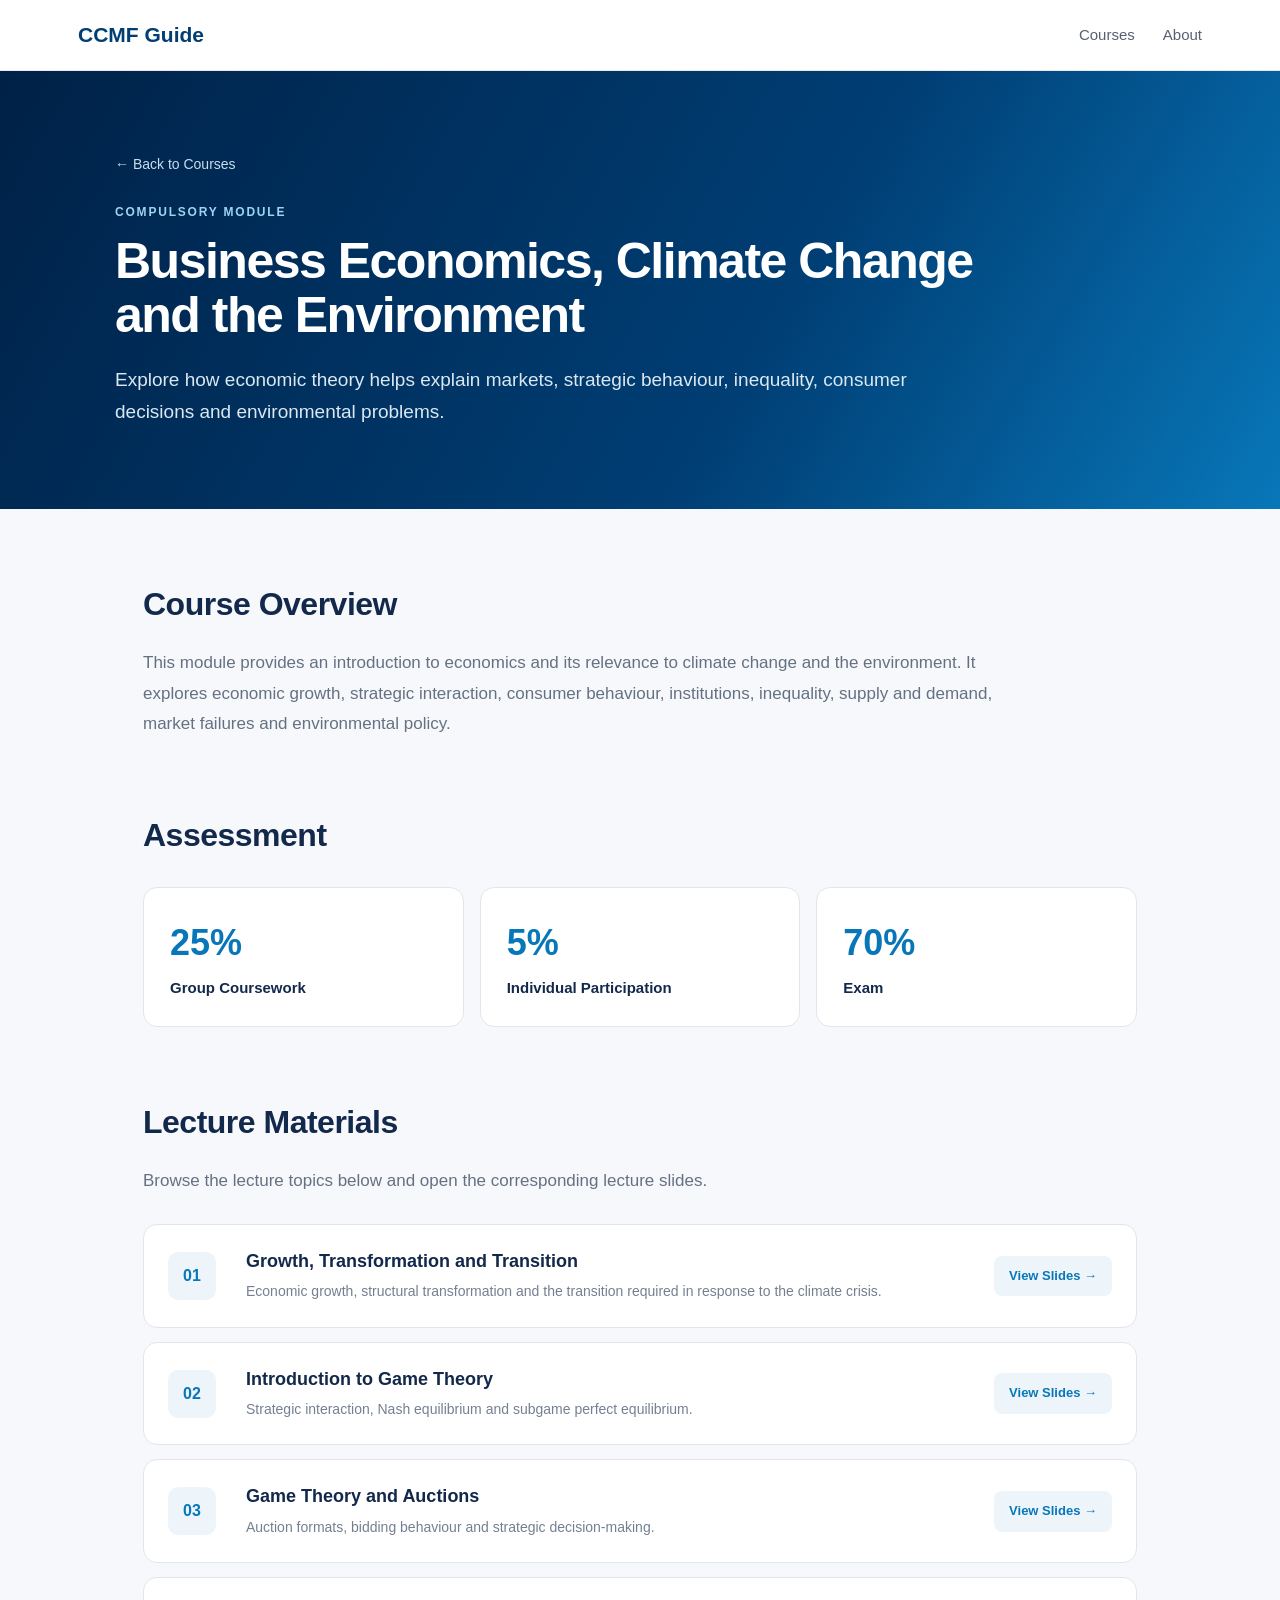
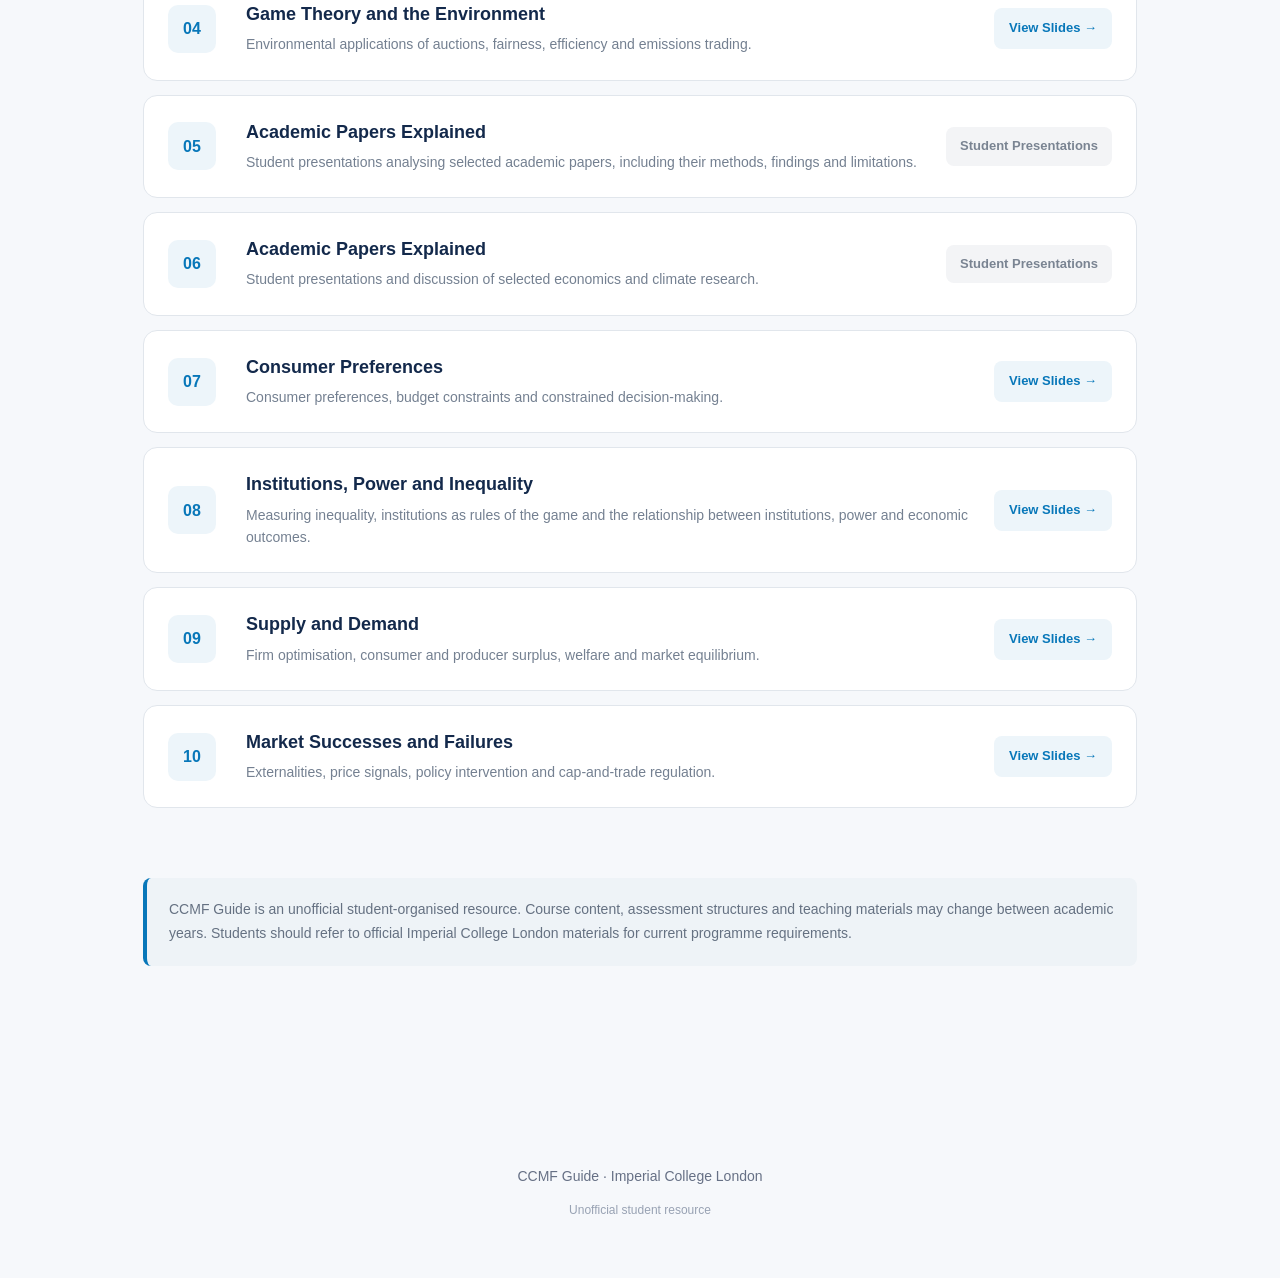
==== business-economics-climate-change-environment.html @ 29cb32ed "Add Business Economics, Climate Change course page This HTML file contains the structure and content" ====
<!DOCTYPE html>
<html lang="en">

<head>
  <meta charset="UTF-8">

  <meta
    name="viewport"
    content="width=device-width, initial-scale=1.0"
  >

  <title>
    Business Economics, Climate Change and the Environment | CCMF Guide
  </title>

  <link
    rel="stylesheet"
    href="style.css"
  >

  <style>

    .course-hero {
      background: linear-gradient(
        120deg,
        #002147,
        #003e74 60%,
        #0877b9
      );

      color: white;
      padding: 80px 28px;
    }


    .course-hero-inner {
      max-width: 1050px;
      margin: 0 auto;
    }


    .back-link {
      display: inline-block;
      margin-bottom: 28px;

      color: #c9ddec;
      font-size: 14px;
      text-decoration: none;
    }


    .back-link:hover {
      color: white;
    }


    .course-label {
      margin: 0 0 12px;

      color: #9dd4f2;

      font-size: 12px;
      font-weight: 700;

      letter-spacing: 1.8px;
      text-transform: uppercase;
    }


    .course-hero h1 {
      margin: 0 0 22px;

      max-width: 900px;

      font-size: 50px;
      line-height: 1.08;

      letter-spacing: -1.5px;
    }


    .course-subtitle {
      max-width: 800px;

      margin: 0;

      color: #dbe8f2;

      font-size: 19px;
      line-height: 1.7;
    }


    .course-container {
      max-width: 1050px;

      margin: 0 auto;

      padding: 70px 28px;
    }


    .course-section {
      margin-bottom: 70px;
    }


    .course-section h2 {
      margin: 0 0 18px;

      color: #13294b;

      font-size: 32px;

      letter-spacing: -0.5px;
    }


    .course-section > p {
      max-width: 880px;

      margin: 0;

      color: #657182;

      font-size: 17px;
      line-height: 1.8;
    }



    /* =========================
       ASSESSMENT
    ========================== */

    .assessment-grid {
      display: grid;

      grid-template-columns:
        repeat(3, 1fr);

      gap: 16px;

      margin-top: 26px;
    }


    .assessment-card {
      background: white;

      border: 1px solid #e1e6ec;

      border-radius: 14px;

      padding: 26px;
    }


    .assessment-value {
      margin-bottom: 4px;

      color: #0877b9;

      font-size: 36px;
      font-weight: 700;
    }


    .assessment-title {
      color: #13294b;

      font-size: 15px;
      font-weight: 600;
    }



    /* =========================
       LECTURES
    ========================== */

    .lecture-list {
      display: flex;

      flex-direction: column;

      gap: 14px;

      margin-top: 28px;
    }


    .lecture {
      display: grid;

      grid-template-columns:
        58px 1fr auto;

      align-items: center;

      gap: 20px;

      padding: 24px;

      background: white;

      border: 1px solid #e1e6ec;

      border-radius: 14px;

      transition:
        transform 0.2s ease,
        box-shadow 0.2s ease,
        border-color 0.2s ease;
    }


    .lecture:hover {
      transform: translateY(-2px);

      border-color: #c8d7e4;

      box-shadow:
        0 10px 26px
        rgba(20, 50, 80, 0.08);
    }


    .lecture-number {
      width: 48px;
      height: 48px;

      display: flex;

      align-items: center;
      justify-content: center;

      border-radius: 10px;

      background: #edf5fa;

      color: #0877b9;

      font-weight: 700;
    }


    .lecture h3 {
      margin: 0 0 6px;

      color: #13294b;

      font-size: 18px;
      line-height: 1.4;
    }


    .lecture p {
      margin: 0;

      color: #748091;

      font-size: 14px;
      line-height: 1.6;
    }


    .slide-button {
      display: inline-block;

      padding: 10px 15px;

      border-radius: 8px;

      background: #edf5fa;

      color: #0877b9;

      font-size: 13px;
      font-weight: 600;

      text-decoration: none;

      white-space: nowrap;

      transition:
        background 0.2s ease,
        color 0.2s ease;
    }


    .slide-button:hover {
      background: #0877b9;
      color: white;
    }


    .presentation-label {
      display: inline-block;

      padding: 9px 14px;

      border-radius: 8px;

      background: #f3f4f6;

      color: #7a8492;

      font-size: 13px;
      font-weight: 600;

      white-space: nowrap;
    }


    .course-note {
      padding: 20px 22px;

      background: #eef3f7;

      border-left: 4px solid #0877b9;

      border-radius: 8px;

      color: #657182;

      font-size: 14px;
      line-height: 1.7;
    }


    @media (max-width: 760px) {

      .course-hero h1 {
        font-size: 40px;
      }


      .course-subtitle {
        font-size: 17px;
      }


      .assessment-grid {
        grid-template-columns: 1fr;
      }


      .lecture {
        grid-template-columns:
          50px 1fr;
      }


      .slide-button,
      .presentation-label {
        grid-column: 2;

        width: fit-content;

        margin-top: 4px;
      }

    }

  </style>

</head>


<body>


  <!-- NAVIGATION -->

  <header class="navbar">

    <div class="nav-container">

      <a
        href="index.html"
        class="logo"
      >
        CCMF Guide
      </a>


      <nav>

        <a href="index.html#courses">
          Courses
        </a>

        <a href="index.html#about">
          About
        </a>

      </nav>

    </div>

  </header>



  <!-- HERO -->

  <section class="course-hero">

    <div class="course-hero-inner">

      <a
        href="index.html"
        class="back-link"
      >
        ← Back to Courses
      </a>


      <p class="course-label">
        Compulsory Module
      </p>


      <h1>
        Business Economics, Climate Change and the Environment
      </h1>


      <p class="course-subtitle">

        Explore how economic theory helps explain
        markets, strategic behaviour, inequality,
        consumer decisions and environmental problems.

      </p>

    </div>

  </section>



  <main class="course-container">



    <!-- COURSE OVERVIEW -->

    <section class="course-section">

      <h2>
        Course Overview
      </h2>


      <p>

        This module provides an introduction to economics
        and its relevance to climate change and the environment.

        It explores economic growth, strategic interaction,
        consumer behaviour, institutions, inequality,
        supply and demand, market failures
        and environmental policy.

      </p>

    </section>



    <!-- ASSESSMENT -->

    <section class="course-section">

      <h2>
        Assessment
      </h2>


      <div class="assessment-grid">


        <div class="assessment-card">

          <div class="assessment-value">
            25%
          </div>

          <div class="assessment-title">
            Group Coursework
          </div>

        </div>



        <div class="assessment-card">

          <div class="assessment-value">
            5%
          </div>

          <div class="assessment-title">
            Individual Participation
          </div>

        </div>



        <div class="assessment-card">

          <div class="assessment-value">
            70%
          </div>

          <div class="assessment-title">
            Exam
          </div>

        </div>


      </div>

    </section>



    <!-- LECTURE MATERIALS -->

    <section class="course-section">

      <h2>
        Lecture Materials
      </h2>


      <p>

        Browse the lecture topics below and open
        the corresponding lecture slides.

      </p>



      <div class="lecture-list">



        <!-- 01 -->

        <div class="lecture">

          <div class="lecture-number">
            01
          </div>


          <div>

            <h3>
              Growth, Transformation and Transition
            </h3>

            <p>
              Economic growth, structural transformation
              and the transition required
              in response to the climate crisis.
            </p>

          </div>


          <a
            class="slide-button"
            href="slides/becce/lecture-1-growth-transformation-transition.pdf"
            target="_blank"
            rel="noopener noreferrer"
          >
            View Slides →
          </a>

        </div>



        <!-- 02 -->

        <div class="lecture">

          <div class="lecture-number">
            02
          </div>


          <div>

            <h3>
              Introduction to Game Theory
            </h3>

            <p>
              Strategic interaction,
              Nash equilibrium
              and subgame perfect equilibrium.
            </p>

          </div>


          <a
            class="slide-button"
            href="slides/becce/lecture-2-introduction-game-theory.pdf"
            target="_blank"
            rel="noopener noreferrer"
          >
            View Slides →
          </a>

        </div>



        <!-- 03 -->

        <div class="lecture">

          <div class="lecture-number">
            03
          </div>


          <div>

            <h3>
              Game Theory and Auctions
            </h3>

            <p>
              Auction formats,
              bidding behaviour
              and strategic decision-making.
            </p>

          </div>


          <a
            class="slide-button"
            href="slides/becce/lecture-3-game-theory-auctions.pdf"
            target="_blank"
            rel="noopener noreferrer"
          >
            View Slides →
          </a>

        </div>



        <!-- 04 -->

        <div class="lecture">

          <div class="lecture-number">
            04
          </div>


          <div>

            <h3>
              Game Theory and the Environment
            </h3>

            <p>
              Environmental applications of auctions,
              fairness,
              efficiency
              and emissions trading.
            </p>

          </div>


          <a
            class="slide-button"
            href="slides/becce/lecture-4-game-theory-environment.pdf"
            target="_blank"
            rel="noopener noreferrer"
          >
            View Slides →
          </a>

        </div>



        <!-- 05 -->

        <div class="lecture">

          <div class="lecture-number">
            05
          </div>


          <div>

            <h3>
              Academic Papers Explained
            </h3>

            <p>
              Student presentations
              analysing selected academic papers,
              including their methods,
              findings and limitations.
            </p>

          </div>


          <span class="presentation-label">
            Student Presentations
          </span>

        </div>



        <!-- 06 -->

        <div class="lecture">

          <div class="lecture-number">
            06
          </div>


          <div>

            <h3>
              Academic Papers Explained
            </h3>

            <p>
              Student presentations
              and discussion of selected
              economics and climate research.
            </p>

          </div>


          <span class="presentation-label">
            Student Presentations
          </span>

        </div>



        <!-- 07 -->

        <div class="lecture">

          <div class="lecture-number">
            07
          </div>


          <div>

            <h3>
              Consumer Preferences
            </h3>

            <p>
              Consumer preferences,
              budget constraints
              and constrained decision-making.
            </p>

          </div>


          <a
            class="slide-button"
            href="slides/becce/lecture-7-consumer-preferences.pdf"
            target="_blank"
            rel="noopener noreferrer"
          >
            View Slides →
          </a>

        </div>



        <!-- 08 -->

        <div class="lecture">

          <div class="lecture-number">
            08
          </div>


          <div>

            <h3>
              Institutions, Power and Inequality
            </h3>

            <p>
              Measuring inequality,
              institutions as rules of the game
              and the relationship between institutions,
              power and economic outcomes.
            </p>

          </div>


          <a
            class="slide-button"
            href="slides/becce/lecture-8-institutions-power-inequality.pdf"
            target="_blank"
            rel="noopener noreferrer"
          >
            View Slides →
          </a>

        </div>



        <!-- 09 -->

        <div class="lecture">

          <div class="lecture-number">
            09
          </div>


          <div>

            <h3>
              Supply and Demand
            </h3>

            <p>
              Firm optimisation,
              consumer and producer surplus,
              welfare
              and market equilibrium.
            </p>

          </div>


          <a
            class="slide-button"
            href="slides/becce/lecture-9-supply-demand.pdf"
            target="_blank"
            rel="noopener noreferrer"
          >
            View Slides →
          </a>

        </div>



        <!-- 10 -->

        <div class="lecture">

          <div class="lecture-number">
            10
          </div>


          <div>

            <h3>
              Market Successes and Failures
            </h3>

            <p>
              Externalities,
              price signals,
              policy intervention
              and cap-and-trade regulation.
            </p>

          </div>


          <a
            class="slide-button"
            href="slides/becce/lecture-10-market-successes-failures.pdf"
            target="_blank"
            rel="noopener noreferrer"
          >
            View Slides →
          </a>

        </div>



      </div>

    </section>



    <!-- DISCLAIMER -->

    <section class="course-section">

      <div class="course-note">

        CCMF Guide is an unofficial student-organised resource.

        Course content, assessment structures
        and teaching materials may change
        between academic years.

        Students should refer to official
        Imperial College London materials
        for current programme requirements.

      </div>

    </section>


  </main>



  <footer>

    <p>
      CCMF Guide · Imperial College London
    </p>


    <p class="disclaimer">
      Unofficial student resource
    </p>

  </footer>


</body>

</html>
---- style.css ----
/* ------------------------------
   GLOBAL
-------------------------------- */

* {
  box-sizing: border-box;
}

html {
  scroll-behavior: smooth;
}

body {
  margin: 0;

  font-family:
    -apple-system,
    BlinkMacSystemFont,
    "Segoe UI",
    Roboto,
    Helvetica,
    Arial,
    sans-serif;

  color: #172033;

  background: #f6f8fb;

  line-height: 1.6;
}

a {
  text-decoration: none;
  color: inherit;
}


/* ------------------------------
   NAVIGATION
-------------------------------- */

.navbar {

  background: white;

  border-bottom: 1px solid #e7ebf0;

  position: sticky;

  top: 0;

  z-index: 100;
}


.nav-container {

  max-width: 1180px;

  margin: auto;

  padding: 18px 28px;

  display: flex;

  justify-content: space-between;

  align-items: center;
}


.logo {

  font-size: 21px;

  font-weight: 700;

  color: #003e74;
}


nav {

  display: flex;

  gap: 28px;
}


nav a {

  color: #566070;

  font-size: 15px;
}


nav a:hover {

  color: #003e74;
}


/* ------------------------------
   HERO
-------------------------------- */

.hero {

  min-height: 510px;

  display: flex;

  align-items: center;

  background:

    linear-gradient(
      120deg,
      #002147,
      #003e74 55%,
      #0877b9
    );

  color: white;
}


.hero-content {

  width: 100%;

  max-width: 1180px;

  margin: auto;

  padding: 90px 28px;
}


.hero-label {

  text-transform: uppercase;

  letter-spacing: 2px;

  font-size: 13px;

  font-weight: 600;

  opacity: 0.8;

  margin-bottom: 18px;
}


.hero h1 {

  font-size: 72px;

  line-height: 1;

  margin: 0 0 24px;

  letter-spacing: -2px;
}


.hero-description {

  max-width: 680px;

  font-size: 21px;

  color: #e5eef7;

  margin-bottom: 36px;
}


.primary-button {

  display: inline-block;

  background: white;

  color: #003e74;

  padding: 13px 22px;

  border-radius: 8px;

  font-weight: 600;

  transition: 0.2s;
}


.primary-button:hover {

  transform: translateY(-2px);

  box-shadow: 0 8px 20px rgba(0,0,0,0.15);
}


/* ------------------------------
   COURSES
-------------------------------- */

.courses-section {

  max-width: 1180px;

  margin: auto;

  padding: 90px 28px;
}


.section-heading {

  margin-bottom: 42px;
}


.section-label {

  color: #0877b9;

  font-size: 12px;

  font-weight: 700;

  letter-spacing: 1.6px;

  margin-bottom: 8px;
}


.section-heading h2,
.about-section h2 {

  margin: 0 0 12px;

  font-size: 38px;

  letter-spacing: -1px;

  color: #13294b;
}


.section-heading > p:last-child {

  color: #687385;

  font-size: 17px;
}


.course-grid {

  display: grid;

  grid-template-columns:
    repeat(3, 1fr);

  gap: 20px;
}


.course-card {

  background: white;

  border: 1px solid #e2e7ed;

  border-radius: 14px;

  min-height: 270px;

  padding: 28px;

  display: flex;

  flex-direction: column;

  transition: 0.2s ease;
}


.course-card h3 {

  color: #13294b;

  font-size: 20px;

  line-height: 1.3;

  margin: 18px 0 13px;
}


.course-card p {

  color: #697586;

  font-size: 15px;

  margin: 0;

  flex-grow: 1;
}


.course-number {

  color: #0877b9;

  font-size: 13px;

  font-weight: 700;

  letter-spacing: 1px;
}


.active-course {

  cursor: pointer;

  border-top:
    4px solid #0877b9;
}


.active-course:hover {

  transform:
    translateY(-5px);

  box-shadow:
    0 15px 35px rgba(20,50,80,0.10);
}


.view-course {

  margin-top: 24px;

  color: #0877b9;

  font-weight: 600;

  font-size: 14px;
}


.status {

  margin-top: 24px;

  color: #9aa3af;

  font-size: 13px;

  font-weight: 600;
}


/* ------------------------------
   ABOUT
-------------------------------- */

.about-section {

  background: white;

  border-top: 1px solid #e8ecf0;

  border-bottom: 1px solid #e8ecf0;
}


.about-section > div {

  max-width: 820px;

  margin: auto;

  padding: 85px 28px;
}


.about-section p {

  color: #687385;

  font-size: 17px;
}


/* ------------------------------
   FOOTER
-------------------------------- */

footer {

  text-align: center;

  padding: 45px 20px;

  color: #667085;

  font-size: 14px;
}


.disclaimer {

  font-size: 12px;

  color: #98a2b3;
}


/* ------------------------------
   RESPONSIVE
-------------------------------- */

@media (max-width: 900px) {

  .course-grid {

    grid-template-columns:
      repeat(2, 1fr);

  }


  .hero h1 {

    font-size: 55px;
  }

}


@media (max-width: 600px) {

  nav {

    display: none;
  }


  .hero {

    min-height: 430px;
  }


  .hero h1 {

    font-size: 44px;
  }


  .hero-description {

    font-size: 18px;
  }


  .course-grid {

    grid-template-columns: 1fr;
  }

}
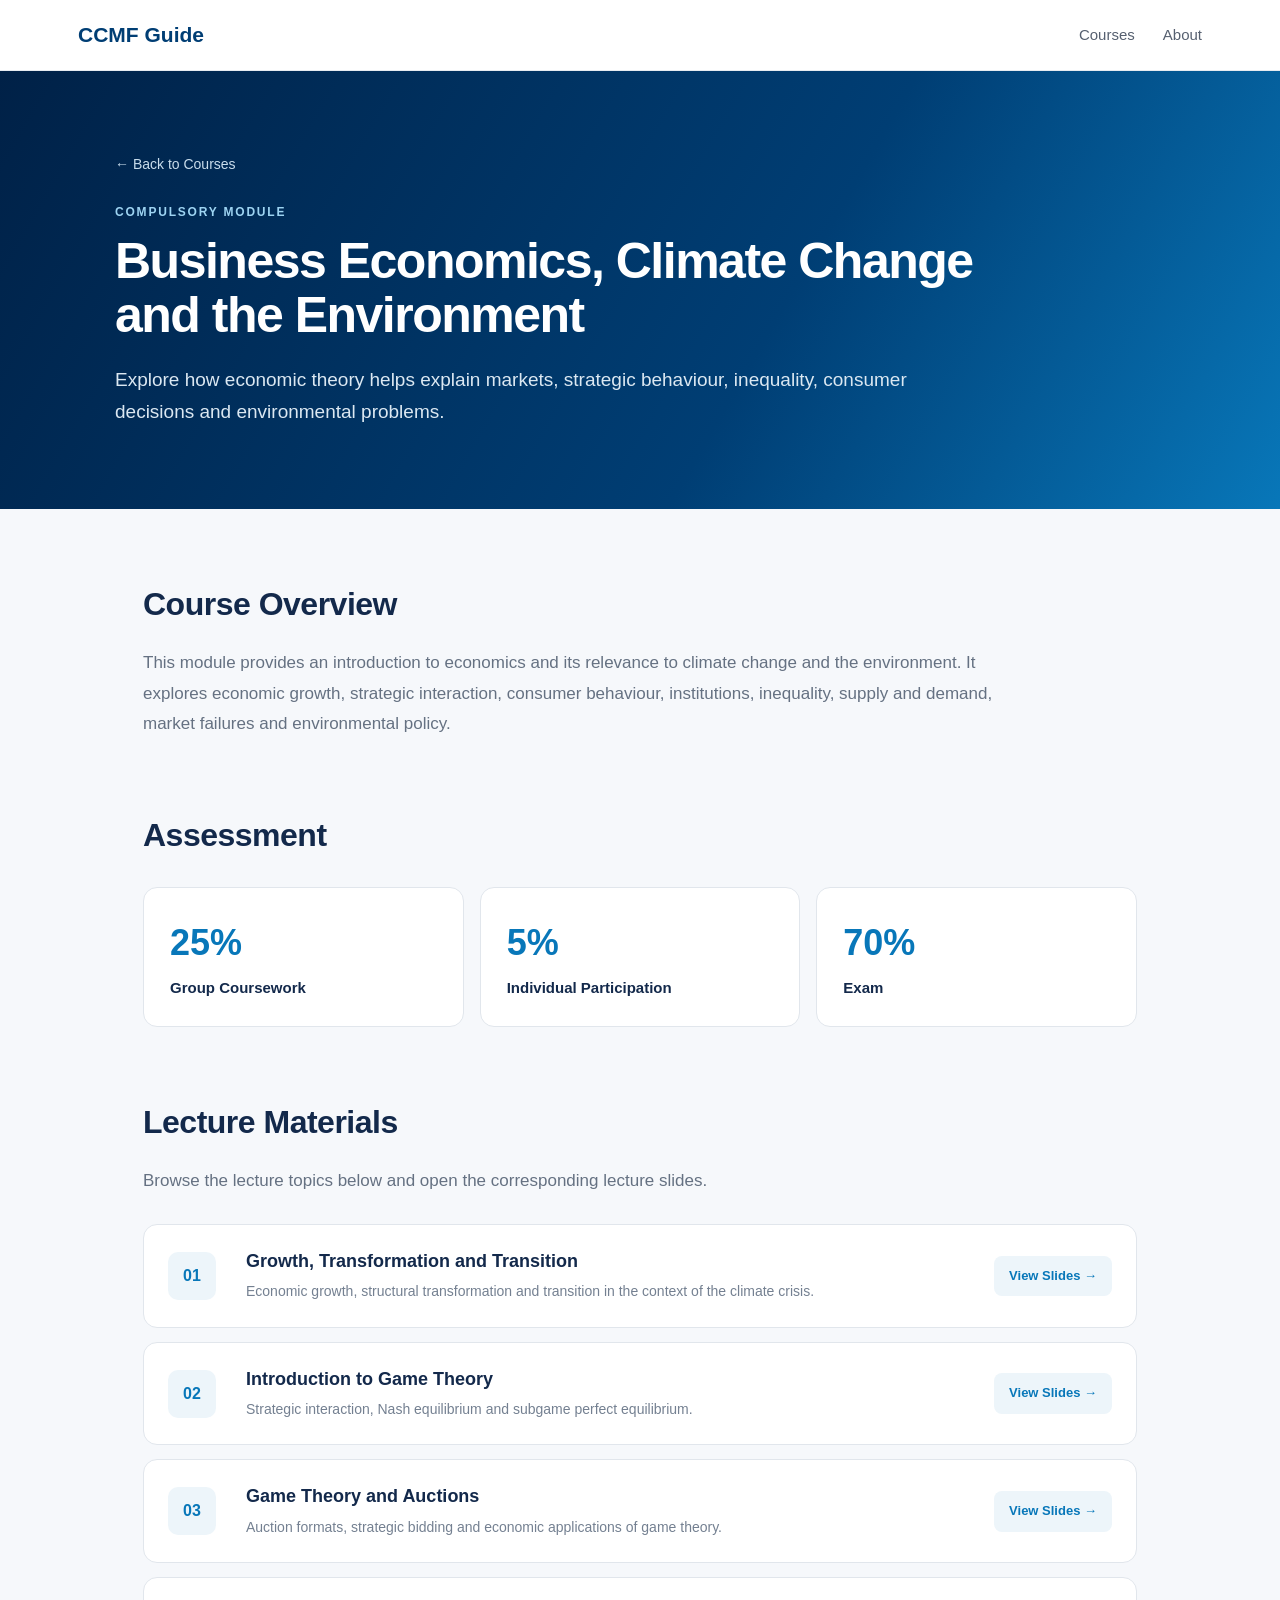
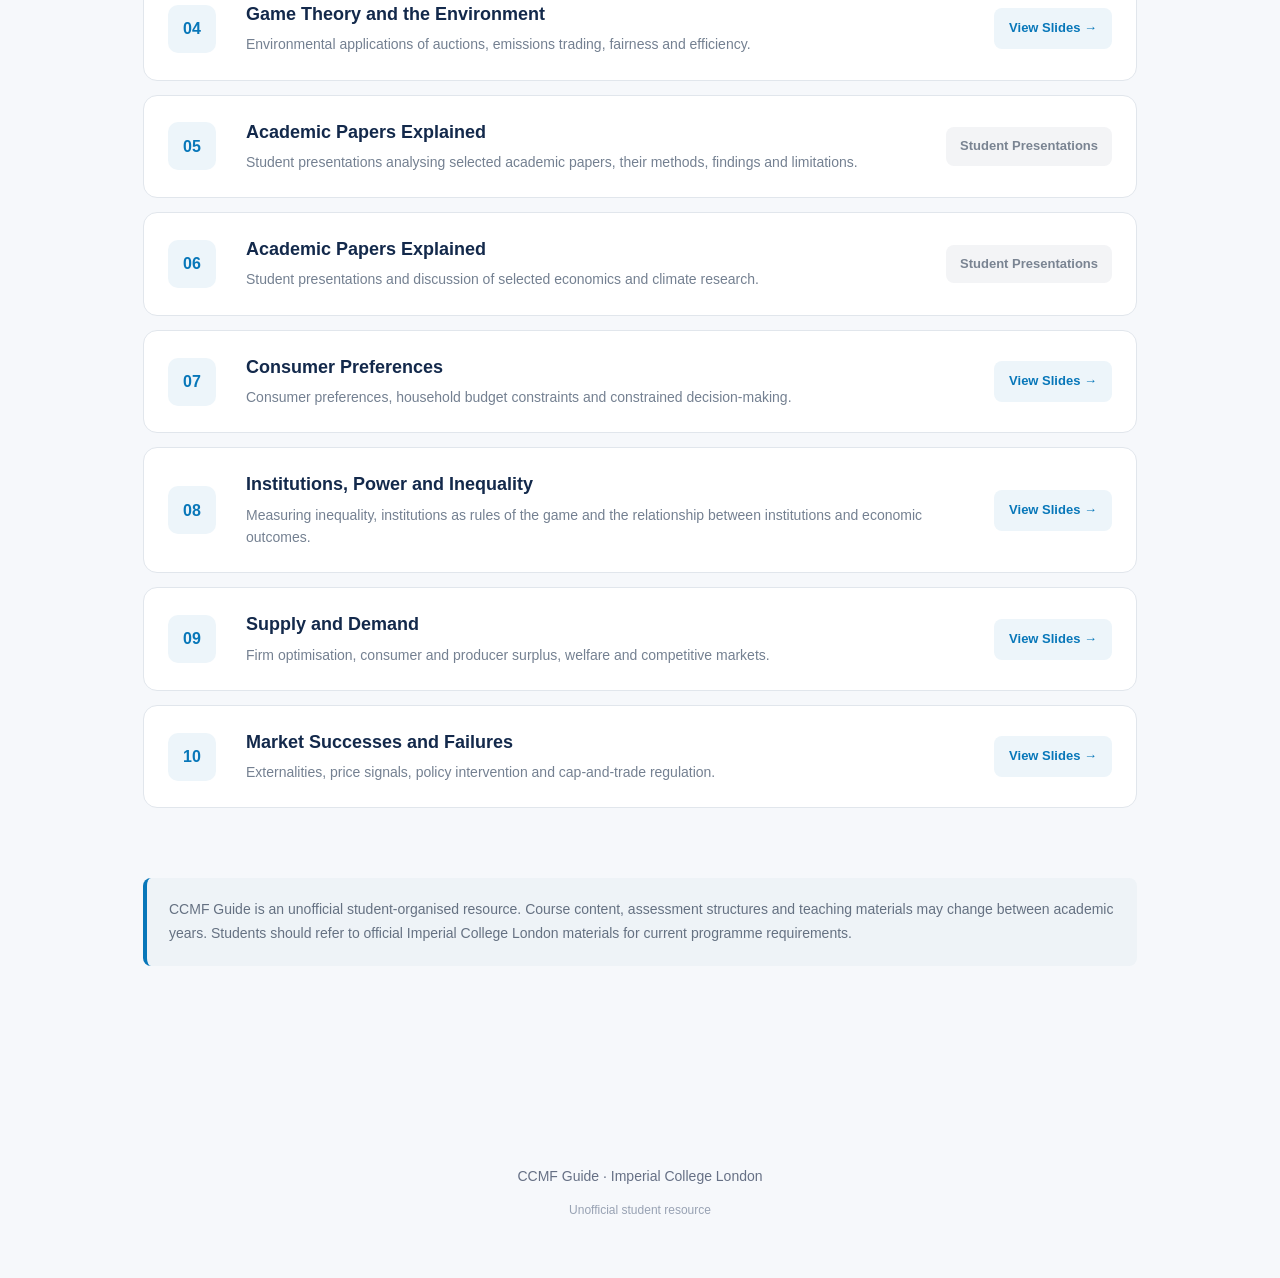
==== commit 09022c34: "Refactor lecture sections and enhance descriptions Removed commented lecture sections and improved l" ====
--- a/business-economics-climate-change-environment.html
+++ b/business-economics-climate-change-environment.html
@@ -128,11 +128,6 @@
     }
 
 
-
-    /* =========================
-       ASSESSMENT
-    ========================== */
-
     .assessment-grid {
       display: grid;
 
@@ -173,11 +168,6 @@
       font-weight: 600;
     }
 
-
-
-    /* =========================
-       LECTURES
-    ========================== */
 
     .lecture-list {
       display: flex;
@@ -370,8 +360,6 @@
 
 <body>
 
-
-  <!-- NAVIGATION -->
 
   <header class="navbar">
 
@@ -403,8 +391,6 @@
 
 
 
-  <!-- HERO -->
-
   <section class="course-hero">
 
     <div class="course-hero-inner">
@@ -445,8 +431,6 @@
 
 
 
-    <!-- COURSE OVERVIEW -->
-
     <section class="course-section">
 
       <h2>
@@ -470,8 +454,6 @@
 
 
 
-    <!-- ASSESSMENT -->
-
     <section class="course-section">
 
       <h2>
@@ -529,8 +511,6 @@
 
 
 
-    <!-- LECTURE MATERIALS -->
-
     <section class="course-section">
 
       <h2>
@@ -551,8 +531,6 @@
 
 
 
-        <!-- 01 -->
-
         <div class="lecture">
 
           <div class="lecture-number">
@@ -568,8 +546,8 @@
 
             <p>
               Economic growth, structural transformation
-              and the transition required
-              in response to the climate crisis.
+              and transition in the context
+              of the climate crisis.
             </p>
 
           </div>
@@ -577,7 +555,7 @@
 
           <a
             class="slide-button"
-            href="slides/becce/lecture-1-growth-transformation-transition.pdf"
+            href="slides/becce/BECCE%20-%20Lecture%201%20(1).pdf"
             target="_blank"
             rel="noopener noreferrer"
           >
@@ -588,8 +566,6 @@
 
 
 
-        <!-- 02 -->
-
         <div class="lecture">
 
           <div class="lecture-number">
@@ -614,7 +590,7 @@
 
           <a
             class="slide-button"
-            href="slides/becce/lecture-2-introduction-game-theory.pdf"
+            href="slides/becce/BECCE%20-%20Lecture%202.pdf"
             target="_blank"
             rel="noopener noreferrer"
           >
@@ -625,8 +601,6 @@
 
 
 
-        <!-- 03 -->
-
         <div class="lecture">
 
           <div class="lecture-number">
@@ -642,8 +616,9 @@
 
             <p>
               Auction formats,
-              bidding behaviour
-              and strategic decision-making.
+              strategic bidding
+              and economic applications
+              of game theory.
             </p>
 
           </div>
@@ -651,7 +626,7 @@
 
           <a
             class="slide-button"
-            href="slides/becce/lecture-3-game-theory-auctions.pdf"
+            href="slides/becce/BECCE%20-%20Lecture%203%20-%20Stream%201.pdf"
             target="_blank"
             rel="noopener noreferrer"
           >
@@ -662,8 +637,6 @@
 
 
 
-        <!-- 04 -->
-
         <div class="lecture">
 
           <div class="lecture-number">
@@ -679,9 +652,8 @@
 
             <p>
               Environmental applications of auctions,
-              fairness,
-              efficiency
-              and emissions trading.
+              emissions trading,
+              fairness and efficiency.
             </p>
 
           </div>
@@ -689,7 +661,7 @@
 
           <a
             class="slide-button"
-            href="slides/becce/lecture-4-game-theory-environment.pdf"
+            href="slides/becce/BECCE%20-%20Lecture%204.pdf"
             target="_blank"
             rel="noopener noreferrer"
           >
@@ -700,8 +672,6 @@
 
 
 
-        <!-- 05 -->
-
         <div class="lecture">
 
           <div class="lecture-number">
@@ -716,10 +686,10 @@
             </h3>
 
             <p>
-              Student presentations
-              analysing selected academic papers,
-              including their methods,
-              findings and limitations.
+              Student presentations analysing
+              selected academic papers,
+              their methods, findings
+              and limitations.
             </p>
 
           </div>
@@ -732,8 +702,6 @@
         </div>
 
 
-
-        <!-- 06 -->
 
         <div class="lecture">
 
@@ -765,8 +733,6 @@
 
 
 
-        <!-- 07 -->
-
         <div class="lecture">
 
           <div class="lecture-number">
@@ -782,7 +748,7 @@
 
             <p>
               Consumer preferences,
-              budget constraints
+              household budget constraints
               and constrained decision-making.
             </p>
 
@@ -791,7 +757,7 @@
 
           <a
             class="slide-button"
-            href="slides/becce/lecture-7-consumer-preferences.pdf"
+            href="slides/becce/BECCE%20-%20Lecture%207.pdf"
             target="_blank"
             rel="noopener noreferrer"
           >
@@ -802,8 +768,6 @@
 
 
 
-        <!-- 08 -->
-
         <div class="lecture">
 
           <div class="lecture-number">
@@ -820,8 +784,8 @@
             <p>
               Measuring inequality,
               institutions as rules of the game
-              and the relationship between institutions,
-              power and economic outcomes.
+              and the relationship between
+              institutions and economic outcomes.
             </p>
 
           </div>
@@ -829,7 +793,7 @@
 
           <a
             class="slide-button"
-            href="slides/becce/lecture-8-institutions-power-inequality.pdf"
+            href="slides/becce/BECCE%20-%20Lecture%208.pdf"
             target="_blank"
             rel="noopener noreferrer"
           >
@@ -840,8 +804,6 @@
 
 
 
-        <!-- 09 -->
-
         <div class="lecture">
 
           <div class="lecture-number">
@@ -859,7 +821,7 @@
               Firm optimisation,
               consumer and producer surplus,
               welfare
-              and market equilibrium.
+              and competitive markets.
             </p>
 
           </div>
@@ -867,7 +829,7 @@
 
           <a
             class="slide-button"
-            href="slides/becce/lecture-9-supply-demand.pdf"
+            href="slides/becce/BECCE%20-%20Lecture%209.pdf"
             target="_blank"
             rel="noopener noreferrer"
           >
@@ -877,8 +839,6 @@
         </div>
 
 
-
-        <!-- 10 -->
 
         <div class="lecture">
 
@@ -905,7 +865,7 @@
 
           <a
             class="slide-button"
-            href="slides/becce/lecture-10-market-successes-failures.pdf"
+            href="slides/becce/BECCE%20-%20Lecture%2010.pdf"
             target="_blank"
             rel="noopener noreferrer"
           >
@@ -922,8 +882,6 @@
 
 
 
-    <!-- DISCLAIMER -->
-
     <section class="course-section">
 
       <div class="course-note">
